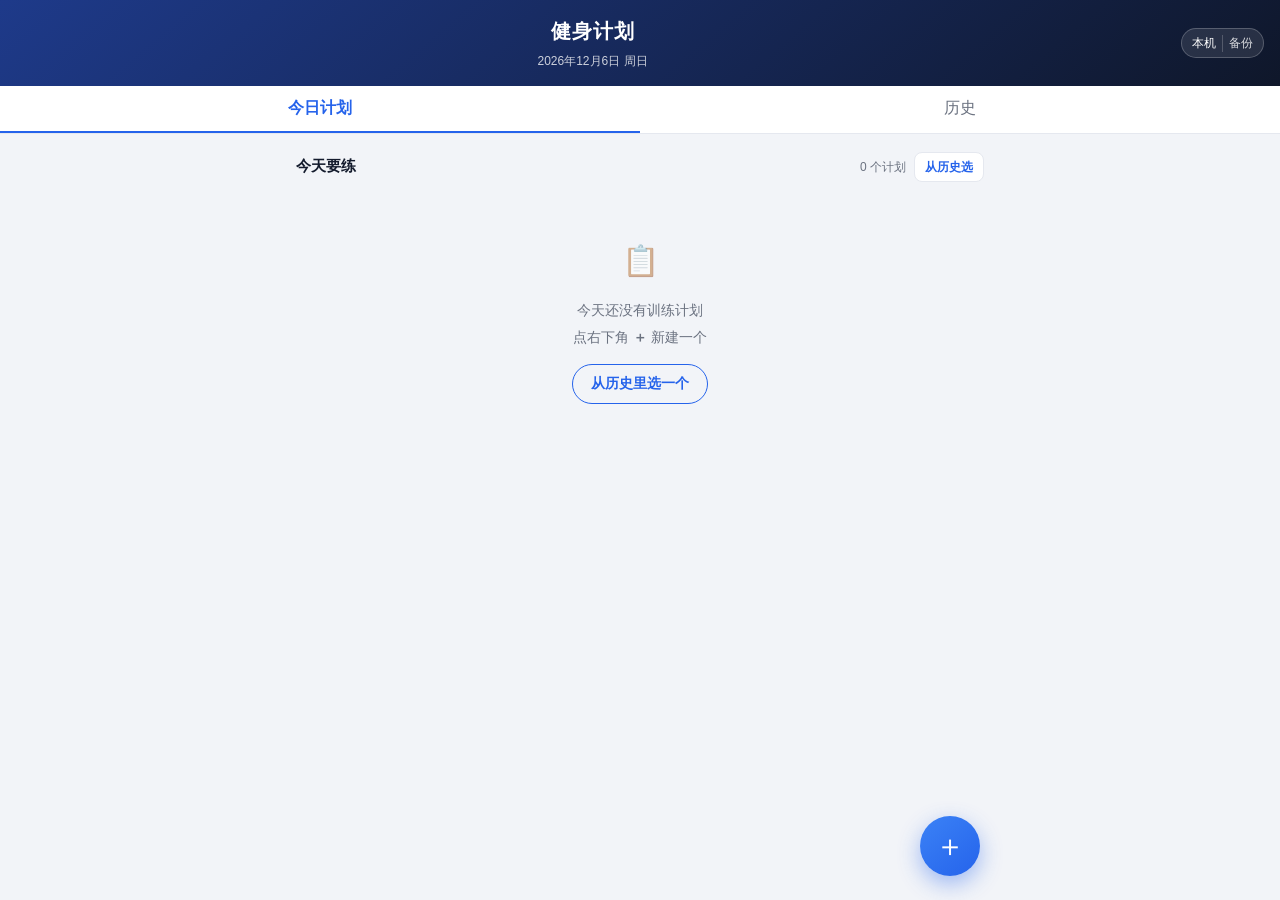
==== index.html @ fb1671ed "1" ====
<!DOCTYPE html>
<html lang="zh-CN">
<head>
    <meta charset="UTF-8">
    <meta name="viewport" content="width=device-width, initial-scale=1.0, maximum-scale=1.0, user-scalable=no, viewport-fit=cover">
    <meta name="theme-color" content="#0f172a">
    <title>健身记录 · 本机版</title>
    <link rel="icon" href="data:image/svg+xml,<svg xmlns='http://www.w3.org/2000/svg' viewBox='0 0 32 32'><text y='26' font-size='26'>🏋️</text></svg>">
    <link rel="stylesheet" href="assets/style.css">
</head>
<body>
    <div id="app-view">
    <header class="app-header">
        <div class="head-row">
            <div class="head-text">
                <h1>健身计划</h1>
                <p class="sub" id="header-sub"></p>
            </div>
            <button type="button" class="user-chip" id="backup-btn" title="数据备份">
                <span id="user-name">本机</span>
                <span class="uc-exit">备份</span>
            </button>
        </div>
    </header>

    <nav class="tab-bar" role="tablist">
        <button class="tab-btn active" data-tab="plan" role="tab">今日计划</button>
        <button class="tab-btn" data-tab="history" role="tab">历史</button>
    </nav>

    <main class="container">
        <!-- ================= 今日计划 ================= -->
        <section id="tab-plan" class="tab-panel active">
            <div class="sec-head">
                <span class="sec-title">今天要练</span>
                <span class="sec-right">
                    <span class="sec-meta" id="today-count">0 个计划</span>
                    <button type="button" class="head-pick" data-action="pick-hist">从历史选</button>
                </span>
            </div>
            <div id="today-plans" class="plan-stack"></div>

            <div id="other-wrap" style="display:none">
                <div class="sec-head"><span class="sec-title">其他日期 · 待完成</span></div>
                <div id="other-plans" class="plan-stack"></div>
            </div>
        </section>

        <!-- ================= 历史 ================= -->
        <section id="tab-history" class="tab-panel">
            <div class="overview" id="overview"></div>
            <div class="sec-head">
                <span class="sec-title">周视图</span>
                <span class="sec-meta" id="week-meta"></span>
            </div>
            <div id="week-panel"></div>

            <div class="sec-head mt-20">
                <span class="sec-title">训练历史</span>
                <span class="sec-right">
                    <span class="sec-meta" id="history-count"></span>
                    <button type="button" class="head-pick" data-action="open-progress">动作进步</button>
                </span>
            </div>
            <div id="history-list"></div>

            <div class="sec-head mt-20">
                <span class="sec-title">体重</span>
                <button type="button" class="head-pick" data-action="add-body">＋ 记录</button>
            </div>
            <div id="body-panel"></div>
        </section>
    </main>

    <!-- 右下角悬浮新建按钮 -->
    <button class="fab" id="fab-add" aria-label="新建训练计划">＋</button>

    <!-- ================= 新建计划弹层 ================= -->
    <div class="sheet-mask" id="sheet-mask" hidden>
        <div class="sheet" role="dialog" aria-modal="true" aria-label="新建训练计划">
            <div class="sheet-grab"></div>
            <div class="sheet-head">
                <span>新建训练计划</span>
                <button type="button" class="sheet-close" id="sheet-close" aria-label="关闭">✕</button>
            </div>
            <div class="sheet-body">
                <form id="plan-form" novalidate>
                    <div class="form-grid">
                        <div class="field">
                            <label for="p-date">计划日期</label>
                            <input type="date" id="p-date" required>
                        </div>
                        <div class="field">
                            <label for="p-title">计划主题</label>
                            <input type="text" id="p-title" maxlength="50" placeholder="选填，如 推日">
                        </div>
                    </div>

                    <div class="field mt-14">
                        <label>训练部位（可多选，最多 5 个）</label>
                        <div class="chips" id="part-chips"></div>
                        <p class="hint" id="part-hint">已选 0 个</p>
                    </div>

                    <div class="ex-head-bar">
                        <span class="section-label">训练动作</span>
                        <span class="ex-counter" id="ex-counter">1 个</span>
                    </div>
                    <div id="exercise-rows" class="exercise-rows"></div>
                    <button type="button" class="ghost-btn" id="add-ex-btn">＋ 添加动作</button>

                    <div class="field mt-14">
                        <label for="p-note">备注</label>
                        <input type="text" id="p-note" maxlength="200" placeholder="选填，如 训练时长 60 分钟">
                    </div>

                    <button type="submit" class="primary-btn mt-14">保存计划</button>
                    <p class="form-msg" id="p-msg" aria-live="polite"></p>
                </form>
            </div>
        </div>
    </div>

    <!-- ================= 训练模式 ================= -->
    <div class="train-view" id="train-mask" hidden>
        <div class="train-head">
            <button type="button" class="tv-close" id="train-close" aria-label="退出训练">✕</button>
            <div class="tv-title" id="train-title">训练中</div>
            <div class="tv-progress" id="train-progress">0 / 0 组</div>
        </div>
        <div class="rest-banner" id="rest-banner" hidden>
            <span class="rb-dot"></span>
            <span class="rb-text" id="rb-text">组间休息 01:30</span>
            <button type="button" class="rb-skip" id="rb-skip">跳过</button>
        </div>
        <div class="train-body" id="train-body"></div>
        <div class="train-foot">
            <button type="button" class="primary-btn" id="train-finish">完成训练并打卡</button>
        </div>
    </div>

    <!-- ================= 修改动作 ================= -->
    <div class="sheet-mask" id="ex-mask" hidden>
        <div class="sheet" role="dialog" aria-modal="true" aria-label="修改动作">
            <div class="sheet-grab"></div>
            <div class="sheet-head">
                <span>修改动作</span>
                <button type="button" class="sheet-close" id="ex-close" aria-label="关闭">✕</button>
            </div>
            <div class="sheet-body">
                <form id="ex-form" novalidate>
                    <div class="field">
                        <label for="ex-name">动作名称</label>
                        <input type="text" id="ex-name" maxlength="50" placeholder="如 杠铃卧推">
                    </div>
                    <div class="ex-edit-grid mt-12">
                        <div class="field">
                            <label for="ex-sets">组数</label>
                            <input type="number" id="ex-sets" min="1" max="99">
                        </div>
                        <div class="field">
                            <label for="ex-reps">次数</label>
                            <input type="number" id="ex-reps" min="1" max="999">
                        </div>
                        <div class="field">
                            <label for="ex-weight">重量 (kg)</label>
                            <input type="number" id="ex-weight" min="0" max="1000" step="0.5">
                        </div>
                        <div class="field">
                            <label for="ex-rest">休息 (秒)</label>
                            <input type="number" id="ex-rest" min="1" max="600" step="5">
                        </div>
                    </div>
                    <button type="submit" class="primary-btn mt-14">保存修改</button>
                    <p class="form-msg" id="ex-msg" aria-live="polite"></p>
                </form>
            </div>
        </div>
    </div>

    <!-- ================= 编辑计划 ================= -->
    <div class="sheet-mask" id="plan-edit-mask" hidden>
        <div class="sheet" role="dialog" aria-modal="true" aria-label="编辑训练计划">
            <div class="sheet-grab"></div>
            <div class="sheet-head">
                <span>编辑计划</span>
                <button type="button" class="sheet-close" id="plan-edit-close" aria-label="关闭">✕</button>
            </div>
            <div class="sheet-body">
                <form id="plan-edit-form" novalidate>
                    <div class="form-grid">
                        <div class="field">
                            <label for="pe-date">计划日期</label>
                            <input type="date" id="pe-date" required>
                        </div>
                        <div class="field">
                            <label for="pe-title">计划主题</label>
                            <input type="text" id="pe-title" maxlength="50" placeholder="如 推日">
                        </div>
                    </div>
                    <div class="field mt-14">
                        <label>训练部位（最多 5 个）</label>
                        <div class="chips" id="pe-chips"></div>
                        <p class="hint" id="pe-hint">已选 0 个</p>
                    </div>
                    <div class="field mt-14">
                        <label for="pe-note">备注</label>
                        <input type="text" id="pe-note" maxlength="200" placeholder="选填">
                    </div>
                    <button type="submit" class="primary-btn mt-14">保存修改</button>
                    <p class="form-msg" id="pe-msg" aria-live="polite"></p>
                </form>
            </div>
        </div>
    </div>

    <!-- ================= 替换动作 ================= -->
    <div class="sheet-mask" id="swap-mask" hidden>
        <div class="sheet" role="dialog" aria-modal="true" aria-label="替换动作">
            <div class="sheet-grab"></div>
            <div class="sheet-head">
                <span>替换动作</span>
                <button type="button" class="sheet-close" id="swap-close" aria-label="关闭">✕</button>
            </div>
            <div class="sheet-body">
                <form id="swap-form" novalidate>
                    <p class="hint" id="swap-from">当前动作：卧推</p>
                    <div class="field mt-14">
                        <label for="swap-name">新动作名称</label>
                        <input type="text" id="swap-name" maxlength="50" placeholder="如 哑铃卧推">
                    </div>
                    <div class="field mt-14">
                        <label>从历史动作里选（点一下即填入）</label>
                        <div class="chips" id="swap-chips"></div>
                    </div>
                    <p class="hint mt-10">组数 / 次数 / 重量 / 休息时长保持不变，只换动作名</p>
                    <button type="submit" class="primary-btn mt-14">确认替换</button>
                    <p class="form-msg" id="swap-msg" aria-live="polite"></p>
                </form>
            </div>
        </div>
    </div>

    <!-- ================= 记录体重 ================= -->
    <div class="sheet-mask" id="body-mask" hidden>
        <div class="sheet" role="dialog" aria-modal="true" aria-label="记录体重">
            <div class="sheet-grab"></div>
            <div class="sheet-head">
                <span>记录体重</span>
                <button type="button" class="sheet-close" id="body-close" aria-label="关闭">✕</button>
            </div>
            <div class="sheet-body">
                <form id="body-form" novalidate>
                    <div class="form-grid">
                        <div class="field">
                            <label for="b-date">日期</label>
                            <input type="date" id="b-date">
                        </div>
                        <div class="field">
                            <label for="b-weight">体重 (kg)</label>
                            <input type="number" id="b-weight" min="20" max="500" step="0.1" inputmode="decimal" placeholder="81.0">
                        </div>
                        <div class="field">
                            <label for="b-fat">体脂率 %（选填）</label>
                            <input type="number" id="b-fat" min="2" max="70" step="0.1" inputmode="decimal" placeholder="22.5">
                        </div>
                        <div class="field">
                            <label for="b-note">备注（选填）</label>
                            <input type="text" id="b-note" maxlength="200" placeholder="如 空腹">
                        </div>
                    </div>
                    <button type="submit" class="primary-btn mt-14">保存</button>
                    <p class="form-msg" id="b-msg" aria-live="polite"></p>
                </form>
            </div>
        </div>
    </div>

    <!-- ================= 动作进步 ================= -->
    <div class="sheet-mask" id="prog-mask" hidden>
        <div class="sheet" role="dialog" aria-modal="true" aria-label="动作进步">
            <div class="sheet-grab"></div>
            <div class="sheet-head">
                <span>动作进步</span>
                <button type="button" class="sheet-close" id="prog-close" aria-label="关闭">✕</button>
            </div>
            <div class="sheet-body">
                <div id="prog-body"></div>
            </div>
        </div>
    </div>

    <!-- ================= 从历史选择计划 ================= -->
    <div class="sheet-mask" id="hist-mask" hidden>
        <div class="sheet" role="dialog" aria-modal="true" aria-label="从历史选择训练计划">
            <div class="sheet-grab"></div>
            <div class="sheet-head">
                <span>从历史选一个</span>
                <button type="button" class="sheet-close" id="hist-close" aria-label="关闭">✕</button>
            </div>
            <div class="sheet-body">
                <p class="hint">选中的计划会把部位、动作、组次重量和休息时长原样复制到今天，加进去还能改重量再打卡。</p>
                <div id="hist-pick-list" class="hist-pick"></div>
            </div>
        </div>
    </div>

    <template id="exercise-row-tpl">
        <div class="exercise-row">
            <div class="er-top">
                <span class="er-index"></span>
                <button type="button" class="er-del" title="移除此动作">✕</button>
            </div>
            <div class="er-grid">
                <div class="field span-2">
                    <label>动作名称</label>
                    <input type="text" class="ex-name" maxlength="50" placeholder="如 杠铃卧推">
                </div>
                <div class="field">
                    <label>组数</label>
                    <input type="number" class="ex-sets" min="1" max="99" placeholder="4">
                </div>
                <div class="field">
                    <label>次数</label>
                    <input type="number" class="ex-reps" min="1" max="999" placeholder="12">
                </div>
                <div class="field">
                    <label>重量 (kg)</label>
                    <input type="number" class="ex-weight" min="0" max="1000" step="0.5" placeholder="60">
                </div>
                <div class="field">
                    <label>休息 (秒)</label>
                    <input type="number" class="ex-rest" min="1" max="600" step="5" placeholder="90" value="90">
                </div>
            </div>
        </div>
    </template>

    <!-- ================= 休息计时 ================= -->
    <div class="sheet-mask" id="timer-mask" hidden>
        <div class="sheet timer-sheet" role="dialog" aria-modal="true" aria-label="休息计时">
            <div class="sheet-grab"></div>
            <div class="sheet-head">
                <span id="timer-title">休息计时</span>
                <button type="button" class="sheet-close" id="timer-close" aria-label="关闭">✕</button>
            </div>
            <div class="sheet-body">
                <div class="timer-ring-wrap">
                    <svg viewBox="0 0 200 200" class="timer-ring" aria-hidden="true">
                        <circle cx="100" cy="100" r="86" class="ring-track"></circle>
                        <circle cx="100" cy="100" r="86" class="ring-progress" id="ring-progress"></circle>
                    </svg>
                    <div class="timer-center">
                        <div class="timer-time" id="timer-time">01:30</div>
                        <div class="timer-sub" id="timer-sub">每组休息 90 秒</div>
                    </div>
                </div>

                <div class="timer-presets" id="timer-presets">
                    <button type="button" data-sec="30">30秒</button>
                    <button type="button" data-sec="45">45秒</button>
                    <button type="button" data-sec="60">1分钟</button>
                    <button type="button" data-sec="90">1.5分钟</button>
                    <button type="button" data-sec="120">2分钟</button>
                    <button type="button" data-sec="180">3分钟</button>
                </div>

                <div class="timer-actions">
                    <button type="button" class="btn-sm" id="timer-sub15">−15s</button>
                    <button type="button" class="btn-sm" id="timer-add15">+15s</button>
                    <button type="button" class="btn-sm danger" id="timer-stop">结束</button>
                </div>

                <button type="button" class="primary-btn mt-14" id="timer-start">开始休息</button>
                <p class="hint center mt-8">选择的时长会记为该动作的每组休息值，下次直接沿用</p>
            </div>
        </div>
    </div>

    <!-- 运行中的悬浮计时条 -->
    <div class="timer-bar" id="timer-bar" hidden>
        <div class="tb-left" id="tb-open">
            <span class="tb-dot"></span>
            <span class="tb-name" id="tb-name">休息中</span>
            <span class="tb-time" id="tb-time">01:30</span>
        </div>
        <div class="tb-actions">
            <button type="button" id="tb-toggle">暂停</button>
            <button type="button" id="tb-stop">结束</button>
        </div>
    </div>
    </div><!-- /#app-view -->


    <!-- ================= 数据备份（静态版专用） ================= -->
    <div class="sheet-mask" id="backup-mask" hidden>
        <div class="sheet" role="dialog" aria-modal="true" aria-label="数据备份">
            <div class="sheet-grab"></div>
            <div class="sheet-head">
                <span>数据备份</span>
                <button type="button" class="sheet-close" id="backup-close" aria-label="关闭">✕</button>
            </div>
            <div class="sheet-body">
                <p class="hint" id="backup-stats">正在统计…</p>
                <p class="hint">数据保存在这个浏览器里，换手机、换浏览器、清缓存都会丢。
                   建议每周导出一次 JSON 备份；换设备时导入即可原样恢复。</p>
                <div class="field mt-14">
                    <label for="backup-file">选择备份文件（.json）</label>
                    <input type="file" id="backup-file" accept="application/json,.json">
                </div>
                <button type="button" class="primary-btn mt-14" id="backup-export">导出备份到本地</button>
                <button type="button" class="ghost-btn mt-10" id="backup-import">从所选文件导入（覆盖当前数据）</button>
                <p class="form-msg" id="backup-msg" aria-live="polite"></p>
                <p class="hint mt-20">不想再用了？清空不可恢复，请先导出。</p>
                <button type="button" class="ghost-btn danger-text" id="backup-clear">清空本机所有数据</button>
            </div>
        </div>
    </div>

    <div class="toast" id="toast" hidden></div>

    <script src="assets/store.js"></script>
    <script src="assets/app.js"></script>
</body>
</html>
---- assets/style.css ----
/* ================= 设计令牌 ================= */
:root {
    --bg: #f2f4f8;
    --card: #ffffff;
    --text: #141b2d;
    --text-sub: #6b7280;
    --line: #e5e8ef;
    --line-soft: #eef1f6;
    --primary: #2563eb;
    --primary-dark: #1d4ed8;
    --primary-soft: #eef2ff;
    --accent: #0ea5a4;
    --danger: #ef4444;
    --radius: 16px;
    --shadow: 0 2px 10px rgba(20, 27, 45, 0.06);
}

* { box-sizing: border-box; margin: 0; padding: 0; }
html { -webkit-text-size-adjust: 100%; }

body {
    background: var(--bg);
    color: var(--text);
    font-family: -apple-system, BlinkMacSystemFont, "PingFang SC", "Microsoft YaHei", sans-serif;
    font-size: 16px;
    line-height: 1.5;
    -webkit-tap-highlight-color: transparent;
}

/* ================= 头部 ================= */
.app-header {
    background: linear-gradient(140deg, #1e3a8a 0%, #0f172a 100%);
    color: #fff;
    padding: calc(16px + env(safe-area-inset-top)) 16px 16px;
}
.head-row {
    display: flex;
    align-items: center;
    justify-content: space-between;
    gap: 12px;
}
.head-text { flex: 1; text-align: center; min-width: 0; }
.app-header h1 { font-size: 20px; font-weight: 700; letter-spacing: 1px; }
.app-header .sub { font-size: 12px; opacity: 0.78; margin-top: 6px; }

/* 右上角账号胶囊 */
.user-chip {
    flex-shrink: 0;
    display: flex;
    align-items: center;
    gap: 6px;
    max-width: 42vw;
    min-height: 30px;
    padding: 0 10px;
    border-radius: 15px;
    border: 1px solid rgba(255, 255, 255, 0.22);
    background: rgba(255, 255, 255, 0.1);
    color: #fff;
    font-size: 12px;
    cursor: pointer;
}
.user-chip span { white-space: nowrap; overflow: hidden; text-overflow: ellipsis; }
.user-chip .uc-exit {
    padding-left: 6px;
    border-left: 1px solid rgba(255, 255, 255, 0.25);
    opacity: 0.82;
}
.user-chip:active { background: rgba(255, 255, 255, 0.2); }

/* ================= 登录 / 注册 ================= */
.auth-view {
    min-height: 100vh;
    min-height: 100dvh;
    display: flex;
    align-items: center;
    justify-content: center;
    padding: 24px 16px calc(24px + env(safe-area-inset-bottom));
    background: linear-gradient(160deg, #1e3a8a 0%, #0f172a 100%);
}
.auth-view[hidden] { display: none; }
.auth-card {
    width: 100%;
    max-width: 420px;
    background: var(--card);
    border-radius: 20px;
    padding: 26px 20px 20px;
    box-shadow: 0 20px 50px rgba(2, 6, 23, 0.35);
}
.auth-brand { text-align: center; margin-bottom: 20px; }
.auth-logo {
    display: inline-flex;
    align-items: center;
    justify-content: center;
    width: 52px;
    height: 52px;
    border-radius: 16px;
    background: var(--primary-soft);
    font-size: 26px;
    margin-bottom: 10px;
}
.auth-card h2 { font-size: 20px; font-weight: 700; color: var(--text); letter-spacing: 1px; }
.auth-slogan { font-size: 12px; color: var(--text-sub); margin-top: 6px; }

.auth-tabs {
    display: flex;
    background: #f1f3f8;
    border-radius: 12px;
    padding: 4px;
    margin-bottom: 16px;
}
.auth-tab {
    flex: 1;
    min-height: 36px;
    border: 0;
    border-radius: 9px;
    background: transparent;
    color: var(--text-sub);
    font-size: 14px;
    font-weight: 600;
    cursor: pointer;
    transition: all 0.16s ease;
}
.auth-tab.active {
    background: var(--card);
    color: var(--primary);
    box-shadow: 0 2px 8px rgba(15, 23, 42, 0.1);
}
.auth-card .primary-btn { min-height: 48px; font-size: 16px; }
/* hidden 属性对 flex 布局无效，需显式声明 */
#confirm-field[hidden] { display: none; }
.auth-foot {
    margin-top: 16px;
    font-size: 11px;
    line-height: 1.6;
    color: #9aa3b2;
    text-align: center;
}

/* ================= 标签栏 ================= */
.tab-bar {
    display: flex;
    background: var(--card);
    border-bottom: 1px solid var(--line);
    position: sticky;
    top: 0;
    z-index: 20;
}
.tab-btn {
    flex: 1;
    min-height: 47px;
    border: none;
    background: none;
    font-size: 16px;
    color: var(--text-sub);
    cursor: pointer;
    border-bottom: 2px solid transparent;
    touch-action: manipulation;
}
.tab-btn.active { color: var(--primary); border-bottom-color: var(--primary); font-weight: 600; }

/* ================= 容器 ================= */
.container {
    max-width: 720px;
    margin: 0 auto;
    padding: 14px 14px calc(96px + env(safe-area-inset-bottom));
}
.tab-panel { display: none; }
.tab-panel.active { display: block; }

.sec-head {
    display: flex;
    align-items: baseline;
    justify-content: space-between;
    margin: 4px 2px 10px;
}
.sec-title { font-size: 15px; font-weight: 700; }
.sec-meta { font-size: 12px; color: var(--text-sub); }

/* ================= 悬浮按钮 ================= */
.fab {
    position: fixed;
    right: max(18px, env(safe-area-inset-right));
    bottom: calc(24px + env(safe-area-inset-bottom));
    width: 60px;
    height: 60px;
    border: none;
    border-radius: 50%;
    background: linear-gradient(140deg, #3b82f6, #2563eb);
    color: #fff;
    font-size: 30px;
    line-height: 1;
    font-weight: 300;
    box-shadow: 0 8px 22px rgba(37, 99, 235, 0.42);
    cursor: pointer;
    z-index: 30;
    transition: transform 0.15s ease, opacity 0.2s ease;
    touch-action: manipulation;
}
.fab:active { transform: scale(0.94); }
.fab.hidden { opacity: 0; visibility: hidden; pointer-events: none; transform: scale(0.6); }

/* ================= 计划卡片 ================= */
.plan-stack { display: flex; flex-direction: column; gap: 12px; }

.plan-card {
    background: var(--card);
    border-radius: var(--radius);
    box-shadow: var(--shadow);
    overflow: hidden;
}
.plan-card.is-done { opacity: 0.96; }

.pc-head { position: relative; padding: 14px 16px 10px; }
.pc-chips { padding-right: 76px; }
.pc-chips { display: flex; flex-wrap: wrap; gap: 6px; margin-bottom: 6px; }
.part-chip {
    display: inline-block;
    background: var(--primary-soft);
    color: var(--primary-dark);
    border-radius: 7px;
    padding: 2px 9px;
    font-size: 12px;
    font-weight: 600;
}
.pc-title { font-size: 17px; font-weight: 700; }
.pc-meta { font-size: 12px; color: var(--text-sub); margin-top: 4px; }
.pc-note {
    font-size: 12px;
    color: var(--text-sub);
    margin-top: 8px;
    background: #f7f8fb;
    border-radius: 8px;
    padding: 6px 10px;
}

.pc-ex { padding: 4px 16px 8px; }
.ex-item {
    display: flex;
    align-items: center;
    gap: 10px;
    padding: 9px 0;
    border-bottom: 1px dashed var(--line-soft);
}
.ex-item:last-child { border-bottom: none; }
.ex-name-cell { flex: 1; min-width: 0; }
.ex-label { font-size: 15px; font-weight: 600; }
.ex-detail { font-size: 12px; color: var(--text-sub); margin-top: 2px; }
.ex-vol { font-size: 12px; color: var(--accent); font-weight: 600; white-space: nowrap; }
.ex-vol.muted { color: #c5cbd6; font-weight: 500; }
.ex-edit {
    border: none;
    background: none;
    color: #94a3b8;
    font-size: 15px;
    line-height: 1;
    padding: 4px 2px;
    cursor: pointer;
    flex-shrink: 0;
}
.ex-edit:active { color: var(--primary); }

.ex-edit-grid {
    display: grid;
    grid-template-columns: 1fr 1fr;
    gap: 10px;
}

.ex-x {
    border: none;
    background: none;
    color: #b4bbc7;
    font-size: 14px;
    width: 30px;
    height: 30px;
    cursor: pointer;
}

.pc-foot {
    display: flex;
    gap: 8px;
    padding: 8px 16px 14px;
}
.btn-sm {
    min-height: 42px;
    padding: 0 14px;
    border-radius: 10px;
    font-size: 14px;
    font-weight: 600;
    border: 1px solid var(--line);
    background: #fff;
    color: var(--text-sub);
    cursor: pointer;
    touch-action: manipulation;
}
.btn-sm.flex1 { flex: 1; }
.btn-sm.primary {
    background: var(--primary);
    border-color: var(--primary);
    color: #fff;
}
.btn-sm.good {
    background: #ecfdf5;
    border-color: #b9f0d8;
    color: #047857;
}
.btn-sm.danger {
    background: #fff5f5;
    border-color: #ffd5d5;
    color: var(--danger);
}

/* 卡片内快捷添加动作 */
.quick-add { display: none; padding: 0 16px 14px; }
.quick-add.open { display: block; }
.qa-grid { display: grid; grid-template-columns: repeat(3, minmax(0, 1fr)); gap: 10px; }
.qa-grid .field.span-2 { grid-column: 1 / -1; }
.qa-grid .field input { height: 42px; }
.qa-actions { display: flex; gap: 10px; margin-top: 10px; }

/* ================= 历史 ================= */
.overview {
    background: linear-gradient(140deg, #1e293b, #0f172a);
    color: #fff;
    border-radius: var(--radius);
    padding: 16px;
    margin-bottom: 16px;
}
.ov-row { display: flex; gap: 8px; }
.ov-cell { flex: 1; text-align: center; }
.ov-value { font-size: 20px; font-weight: 700; }
.ov-label { font-size: 11px; opacity: 0.7; margin-top: 2px; }
.ov-line { height: 1px; background: rgba(255, 255, 255, 0.12); margin: 12px 0; }
.ov-parts { display: flex; flex-wrap: wrap; gap: 6px; }
.ov-parts .part-chip { background: rgba(255, 255, 255, 0.14); color: #fff; }

.day-card {
    background: var(--card);
    border-radius: var(--radius);
    box-shadow: var(--shadow);
    margin-bottom: 12px;
    overflow: hidden;
}
.dc-head {
    display: flex;
    justify-content: space-between;
    align-items: center;
    gap: 10px;
    padding: 12px 16px 8px;
}
.dc-date { font-size: 16px; font-weight: 700; }
.dc-week { font-size: 12px; color: var(--text-sub); font-weight: 500; margin-left: 6px; }
.dc-meta { font-size: 12px; color: var(--text-sub); white-space: nowrap; }
.dc-parts { padding: 0 16px 10px; display: flex; flex-wrap: wrap; gap: 6px; }
.dc-body { border-top: 1px solid var(--line-soft); padding: 4px 16px 10px; }
.dc-plan { padding: 8px 0; border-bottom: 1px dashed var(--line-soft); }
.dc-plan:last-child { border-bottom: none; }
.dc-plan-title { font-size: 13px; color: var(--text-sub); margin-bottom: 4px; }
.dc-ex { font-size: 14px; padding: 3px 0; display: flex; justify-content: space-between; gap: 10px; }
.dc-ex span:last-child { font-size: 12px; color: var(--text-sub); white-space: nowrap; }

/* ================= 弹层 ================= */
.sheet-mask {
    position: fixed;
    inset: 0;
    background: rgba(15, 23, 42, 0.45);
    z-index: 40;
    display: flex;
    align-items: flex-end;
    animation: fade 0.18s ease;
}
/* hidden 属性必须压过 display:flex，否则弹层会常驻遮挡页面 */
.sheet-mask[hidden] { display: none; }
@keyframes fade { from { opacity: 0; } to { opacity: 1; } }

.sheet {
    width: 100%;
    max-height: 90vh;
    background: var(--card);
    border-radius: 20px 20px 0 0;
    display: flex;
    flex-direction: column;
    animation: slideUp 0.24s cubic-bezier(0.2, 0.8, 0.2, 1);
    padding-bottom: env(safe-area-inset-bottom);
}
@keyframes slideUp { from { transform: translateY(100%); } to { transform: translateY(0); } }

.sheet-grab { width: 38px; height: 4px; background: #d6dbe5; border-radius: 2px; margin: 8px auto 0; }
.sheet-head {
    display: flex;
    justify-content: space-between;
    align-items: center;
    padding: 12px 18px 8px;
}
.sheet-head span { font-size: 17px; font-weight: 700; }
.sheet-close {
    border: none;
    background: #f1f3f8;
    color: var(--text-sub);
    width: 32px;
    height: 32px;
    border-radius: 50%;
    font-size: 14px;
    cursor: pointer;
}
.sheet-body { overflow-y: auto; padding: 4px 18px 20px; }

/* ================= 表单 ================= */
.form-grid { display: grid; grid-template-columns: 1fr 1fr; gap: 12px; }
.field { display: flex; flex-direction: column; gap: 6px; min-width: 0; }
.field.span-2 { grid-column: span 2; }
.field label { font-size: 13px; color: var(--text-sub); }
.field input, .field select {
    height: 46px;
    border: 1px solid var(--line);
    border-radius: 11px;
    padding: 0 12px;
    font-size: 16px;
    background: #fafbfd;
    color: var(--text);
    width: 100%;
}
.field input:focus, .field select:focus {
    outline: none;
    border-color: var(--primary);
    background: #fff;
    box-shadow: 0 0 0 3px rgba(37, 99, 235, 0.1);
}

.mt-10 { margin-top: 10px; }
.mt-14 { margin-top: 14px; }
.hint { font-size: 12px; color: var(--text-sub); }

/* 部位多选 chips */
.chips { display: flex; flex-wrap: wrap; gap: 8px; }
.chip-btn {
    min-height: 40px;
    padding: 0 16px;
    border: 1px solid var(--line);
    border-radius: 20px;
    background: #fff;
    color: var(--text-sub);
    font-size: 15px;
    cursor: pointer;
    touch-action: manipulation;
    transition: all 0.12s ease;
}
.chip-btn.active {
    background: var(--primary);
    border-color: var(--primary);
    color: #fff;
    font-weight: 600;
}

.primary-btn {
    width: 100%;
    min-height: 50px;
    border: none;
    border-radius: 12px;
    background: var(--primary);
    color: #fff;
    font-size: 16px;
    font-weight: 600;
    cursor: pointer;
    touch-action: manipulation;
}
.primary-btn:active { background: var(--primary-dark); }

.ghost-btn {
    width: 100%;
    min-height: 46px;
    margin-top: 12px;
    border: 1px dashed #b8c4dc;
    border-radius: 12px;
    background: #f6f8fd;
    color: var(--primary);
    font-size: 15px;
    font-weight: 600;
    cursor: pointer;
}
.ghost-btn:active { background: #eef2fb; }
.ghost-btn.danger-text { color: var(--danger); }

.form-msg { font-size: 13px; min-height: 18px; margin-top: 6px; }
.form-msg.error { color: var(--danger); }
.form-msg.ok { color: var(--accent); }

/* 动作行 */
.ex-head-bar { display: flex; justify-content: space-between; align-items: center; margin: 18px 0 8px; }
.section-label { font-size: 15px; font-weight: 700; }
.ex-counter { font-size: 12px; color: var(--text-sub); }
.exercise-rows { display: flex; flex-direction: column; gap: 10px; }

.exercise-row {
    background: #f8fafc;
    border: 1px solid var(--line);
    border-radius: 12px;
    padding: 10px 12px 12px;
}
.er-top { display: flex; justify-content: space-between; align-items: center; margin-bottom: 8px; }
.er-index {
    font-size: 12px;
    font-weight: 600;
    color: #fff;
    background: var(--primary);
    border-radius: 6px;
    padding: 2px 8px;
}
.er-del {
    border: none;
    background: none;
    color: var(--danger);
    font-size: 15px;
    width: 32px;
    height: 32px;
    cursor: pointer;
}
.er-grid { display: grid; grid-template-columns: repeat(3, minmax(0, 1fr)); gap: 10px; }
.er-grid .field.span-2 { grid-column: 1 / -1; }
.er-grid .field label { font-size: 12px; }
.er-grid .field input { height: 42px; background: #fff; }

/* ================= 空态 ================= */
.empty {
    text-align: center;
    color: var(--text-sub);
    padding: 40px 16px;
    font-size: 14px;
    line-height: 1.9;
}
.empty .empty-icon { font-size: 30px; display: block; margin-bottom: 8px; opacity: 0.55; }

/* ================= 响应式 ================= */
@media (min-width: 640px) {
    .er-grid { grid-template-columns: 2fr 1fr 1fr 1fr; }
    .er-grid .field.span-2 { grid-column: span 1; }
    .qa-grid { grid-template-columns: 2fr 1fr 1fr 1fr; }
    .qa-grid .field.span-2 { grid-column: span 1; }
    .fab { right: calc(50% - 340px); }
}

/* ================= 休息计时 ================= */
.rest-chip {
    display: inline-flex;
    align-items: center;
    gap: 3px;
    border: 1px solid #e2e8f0;
    background: #f8fafc;
    color: #475569;
    border-radius: 8px;
    padding: 3px 8px;
    font-size: 12px;
    font-weight: 600;
    cursor: pointer;
    touch-action: manipulation;
}
.rest-chip:active { background: #eef2f7; }

.timer-sheet .sheet-body { padding-bottom: 26px; }

.timer-ring-wrap {
    position: relative;
    width: 200px;
    height: 200px;
    margin: 6px auto 14px;
}
.timer-ring { width: 100%; height: 100%; transform: rotate(-90deg); }
.ring-track {
    fill: none;
    stroke: #edf1f7;
    stroke-width: 12;
}
.ring-progress {
    fill: none;
    stroke: var(--primary);
    stroke-width: 12;
    stroke-linecap: round;
    transition: stroke-dashoffset 0.12s linear, stroke 0.2s ease;
}
.ring-progress.finished { stroke: var(--accent); }
.ring-progress.paused { stroke: #94a3b8; }

.timer-center {
    position: absolute;
    inset: 0;
    display: flex;
    flex-direction: column;
    align-items: center;
    justify-content: center;
}
.timer-time {
    font-size: 44px;
    font-weight: 700;
    letter-spacing: 1px;
    font-variant-numeric: tabular-nums;
    color: var(--text);
}
.timer-sub { font-size: 12px; color: var(--text-sub); margin-top: 2px; }

.timer-presets {
    display: flex;
    flex-wrap: wrap;
    gap: 8px;
    justify-content: center;
    margin-bottom: 14px;
}
.timer-presets button {
    min-height: 38px;
    padding: 0 14px;
    border: 1px solid var(--line);
    border-radius: 19px;
    background: #fff;
    color: var(--text-sub);
    font-size: 14px;
    cursor: pointer;
    touch-action: manipulation;
}
.timer-presets button.active {
    background: var(--primary);
    border-color: var(--primary);
    color: #fff;
    font-weight: 600;
}

.timer-actions { display: flex; gap: 8px; justify-content: center; }
.timer-actions .btn-sm { flex: 1; min-height: 44px; }

.mt-8 { margin-top: 8px; }
.center { text-align: center; }

/* 运行中的悬浮计时条 */
.timer-bar {
    position: fixed;
    left: 12px;
    right: 12px;
    bottom: calc(18px + env(safe-area-inset-bottom));
    max-width: 460px;
    margin: 0 auto;
    background: rgba(15, 23, 42, 0.94);
    color: #fff;
    border-radius: 14px;
    padding: 10px 14px;
    display: flex;
    align-items: center;
    justify-content: space-between;
    gap: 10px;
    box-shadow: 0 8px 24px rgba(15, 23, 42, 0.3);
    z-index: 35;
    backdrop-filter: blur(6px);
    animation: barIn 0.2s ease;
}
.timer-bar[hidden] { display: none; }
@keyframes barIn { from { transform: translateY(14px); opacity: 0; } to { transform: translateY(0); opacity: 1; } }

.tb-left { display: flex; align-items: center; gap: 8px; min-width: 0; cursor: pointer; }
.tb-dot {
    width: 8px; height: 8px; border-radius: 50%;
    background: #34d399;
    animation: pulse 1.4s ease-in-out infinite;
    flex-shrink: 0;
}
.tb-dot.paused { background: #fbbf24; animation: none; }
@keyframes pulse { 0%,100% { opacity: 1; } 50% { opacity: 0.35; } }

.tb-name {
    font-size: 13px;
    color: rgba(255, 255, 255, 0.72);
    max-width: 120px;
    overflow: hidden;
    text-overflow: ellipsis;
    white-space: nowrap;
}
.tb-time {
    font-size: 20px;
    font-weight: 700;
    font-variant-numeric: tabular-nums;
}
.tb-actions { display: flex; gap: 8px; flex-shrink: 0; }
.tb-actions button {
    min-height: 34px;
    padding: 0 12px;
    border-radius: 9px;
    border: 1px solid rgba(255, 255, 255, 0.22);
    background: rgba(255, 255, 255, 0.1);
    color: #fff;
    font-size: 13px;
    cursor: pointer;
}
.tb-actions button:active { background: rgba(255, 255, 255, 0.2); }

/* ================= 训练模式 ================= */
.train-view {
    position: fixed;
    inset: 0;
    z-index: 60;
    display: flex;
    flex-direction: column;
    background: var(--bg);
    padding-top: env(safe-area-inset-top);
}
.train-view[hidden] { display: none; }

.train-head {
    display: flex;
    align-items: center;
    gap: 10px;
    padding: 12px 16px;
    background: linear-gradient(140deg, #1e3a8a 0%, #0f172a 100%);
    color: #fff;
    flex-shrink: 0;
}
.tv-close {
    width: 32px;
    height: 32px;
    border-radius: 50%;
    border: 1px solid rgba(255, 255, 255, 0.25);
    background: rgba(255, 255, 255, 0.1);
    color: #fff;
    font-size: 15px;
    cursor: pointer;
    flex-shrink: 0;
}
.tv-title { flex: 1; font-size: 16px; font-weight: 700; overflow: hidden; text-overflow: ellipsis; white-space: nowrap; }
.tv-progress { font-size: 13px; opacity: 0.85; font-variant-numeric: tabular-nums; flex-shrink: 0; }

.rest-banner {
    display: flex;
    align-items: center;
    gap: 8px;
    margin: 10px 14px 0;
    padding: 10px 14px;
    border-radius: 12px;
    background: #0f172a;
    color: #fff;
    font-size: 14px;
    flex-shrink: 0;
}
.rest-banner[hidden] { display: none; }
.rb-dot {
    width: 8px;
    height: 8px;
    border-radius: 50%;
    background: #22c55e;
    animation: rbPulse 1.2s infinite;
}
.rb-dot.paused { background: #f59e0b; animation: none; }
@keyframes rbPulse { 0%, 100% { opacity: 1; } 50% { opacity: 0.35; } }
.rb-text { flex: 1; font-variant-numeric: tabular-nums; }
.rb-skip {
    border: 1px solid rgba(255, 255, 255, 0.24);
    background: rgba(255, 255, 255, 0.1);
    color: #fff;
    border-radius: 8px;
    padding: 5px 10px;
    font-size: 12px;
    cursor: pointer;
}

.train-body { flex: 1; overflow-y: auto; padding: 10px 14px 20px; }

.te-card {
    background: var(--card);
    border-radius: var(--radius);
    padding: 14px;
    margin-bottom: 12px;
    box-shadow: 0 1px 3px rgba(15, 23, 42, 0.06);
    border: 1px solid var(--line-soft);
}
.te-card.is-active { border-color: var(--primary); box-shadow: 0 4px 16px rgba(37, 99, 235, 0.12); }
.te-card.is-done { opacity: 0.72; }
.te-head { display: flex; align-items: baseline; gap: 8px; }
.te-name { font-size: 16px; font-weight: 700; flex: 1; min-width: 0; }
.te-count { font-size: 12px; color: var(--text-sub); font-variant-numeric: tabular-nums; }
.te-sub { margin-top: 4px; font-size: 12px; color: var(--text-sub); }

.ts-row {
    display: flex;
    align-items: center;
    gap: 6px;
    margin-top: 8px;
    padding: 8px;
    border-radius: 10px;
    background: #f8fafc;
    border: 1px solid var(--line-soft);
}
.ts-row.done { background: #f0fdf4; border-color: #bbf7d0; }
.ts-idx {
    width: 26px;
    height: 26px;
    border-radius: 50%;
    background: #e2e8f0;
    color: #475569;
    font-size: 12px;
    font-weight: 700;
    display: flex;
    align-items: center;
    justify-content: center;
    flex-shrink: 0;
}
.ts-row.done .ts-idx { background: #22c55e; color: #fff; }
.ts-in {
    width: 56px;
    height: 36px;
    border: 1px solid var(--line);
    border-radius: 8px;
    text-align: center;
    font-size: 15px;
    font-variant-numeric: tabular-nums;
    background: #fff;
    min-width: 0;
}
.ts-in:focus { outline: none; border-color: var(--primary); }
.ts-x { font-size: 12px; color: var(--text-sub); flex-shrink: 0; }
.ts-check {
    margin-left: auto;
    width: 38px;
    height: 34px;
    border-radius: 9px;
    border: 1px solid var(--line);
    background: #fff;
    color: #94a3b8;
    font-size: 16px;
    cursor: pointer;
    flex-shrink: 0;
}
.ts-check.on { background: #22c55e; border-color: #22c55e; color: #fff; }

.train-foot {
    flex-shrink: 0;
    padding: 10px 14px calc(12px + env(safe-area-inset-bottom));
    background: var(--card);
    border-top: 1px solid var(--line);
}

/* ================= 图表 ================= */
.chart-wrap {
    background: #fbfcfe;
    border: 1px solid var(--line-soft);
    border-radius: 12px;
    padding: 10px 6px 4px;
}
.chart-wrap svg { display: block; width: 100%; height: auto; }
.chart-empty { padding: 26px 10px; text-align: center; color: var(--text-sub); font-size: 13px; }

/* 历史卡片里的进度与编辑入口 */
.pc-head-actions {
    position: absolute;
    top: 12px;
    right: 12px;
    display: flex;
    gap: 6px;
}
.card-icon-btn {
    width: 30px;
    height: 30px;
    border-radius: 50%;
    border: 1px solid var(--line);
    background: #fff;
    color: #64748b;
    font-size: 13px;
    line-height: 1;
    cursor: pointer;
}
.card-icon-btn:active { background: var(--primary-soft); color: var(--primary); }

.set-progress {
    margin-top: 6px;
    font-size: 12px;
    color: var(--accent);
    font-weight: 600;
}
.set-progress.idle { color: #9aa3b2; font-weight: 500; }
.pc-ex .ex-log {
    margin-top: 2px;
    font-size: 11px;
    color: #7c8698;
}

/* 体重区块 */
.body-panel { display: flex; flex-direction: column; gap: 10px; }
.body-stat { display: flex; align-items: baseline; gap: 10px; padding: 0 2px; }
.body-now { font-size: 24px; font-weight: 700; }
.body-unit { font-size: 13px; color: var(--text-sub); }
.body-delta { font-size: 13px; font-weight: 600; }
.body-delta.down { color: var(--accent); }
.body-delta.up { color: var(--danger); }
.body-delta.flat { color: var(--text-sub); }

/* 动作进步 */
.prog-list { display: flex; flex-direction: column; gap: 8px; }
.prog-item {
    display: flex;
    align-items: center;
    gap: 10px;
    padding: 11px 12px;
    border: 1px solid var(--line);
    border-radius: 11px;
    background: #fafbfd;
    cursor: pointer;
}
.prog-item:active { background: #f1f5f9; }
.prog-item .pi-name { flex: 1; font-size: 14px; font-weight: 600; }
.prog-item .pi-meta { font-size: 12px; color: var(--text-sub); }
.prog-item .pi-arrow { color: #b4bbc7; font-size: 14px; }

.prog-detail { display: flex; flex-direction: column; gap: 12px; }
.prog-back {
    align-self: flex-start;
    border: 0;
    background: none;
    color: var(--primary);
    font-size: 13px;
    padding: 2px 0;
    cursor: pointer;
}
.prog-stats { display: flex; gap: 8px; }
.ps-cell { flex: 1; background: #f8fafc; border: 1px solid var(--line-soft); border-radius: 10px; padding: 10px; text-align: center; }
.ps-value { font-size: 18px; font-weight: 700; font-variant-numeric: tabular-nums; }
.ps-label { font-size: 11px; color: var(--text-sub); margin-top: 3px; }
.pr-badge {
    display: inline-block;
    margin-top: 6px;
    padding: 2px 8px;
    border-radius: 10px;
    background: #fff7ed;
    color: #c2410c;
    font-size: 11px;
    font-weight: 600;
}

/* ================= 从历史选择 ================= */
.sec-right { display: flex; align-items: center; gap: 10px; }
.head-pick {
    min-height: 30px;
    padding: 0 12px;
    border-radius: 15px;
    border: 1px solid var(--primary);
    background: var(--primary-soft);
    color: var(--primary);
    font-size: 12px;
    font-weight: 600;
    cursor: pointer;
    white-space: nowrap;
}
.head-pick:active { background: #dfe6ff; }

.hist-pick { margin-top: 14px; display: flex; flex-direction: column; gap: 14px; }
.hp-empty {
    padding: 26px 12px;
    text-align: center;
    color: var(--text-sub);
    font-size: 13px;
    line-height: 1.8;
}
.hp-day { display: flex; flex-direction: column; gap: 8px; }
.hp-day-head {
    display: flex;
    align-items: baseline;
    gap: 8px;
    font-size: 13px;
    color: var(--text-sub);
}
.hp-day-head .hp-date { font-size: 15px; font-weight: 700; color: var(--text); }
.hp-item {
    display: flex;
    align-items: center;
    gap: 10px;
    padding: 12px;
    border: 1px solid var(--line);
    border-radius: 12px;
    background: #fafbfd;
}
.hp-main { flex: 1; min-width: 0; }
.hp-title {
    font-size: 14px;
    font-weight: 600;
    color: var(--text);
    white-space: nowrap;
    overflow: hidden;
    text-overflow: ellipsis;
}
.hp-sub {
    margin-top: 4px;
    font-size: 12px;
    color: var(--text-sub);
    white-space: nowrap;
    overflow: hidden;
    text-overflow: ellipsis;
}
.hp-btn {
    flex-shrink: 0;
    min-height: 36px;
    padding: 0 14px;
    border-radius: 10px;
    border: 0;
    background: var(--primary);
    color: #fff;
    font-size: 13px;
    font-weight: 600;
    cursor: pointer;
}
.hp-btn:disabled { opacity: 0.6; cursor: default; }

/* 空状态里的次要入口 */
.empty .empty-pick {
    margin-top: 14px;
    min-height: 40px;
    padding: 0 18px;
    border-radius: 20px;
    border: 1px solid var(--primary);
    background: transparent;
    color: var(--primary);
    font-size: 14px;
    font-weight: 600;
    cursor: pointer;
}

/* 轻提示 */
.toast {
    position: fixed;
    left: 50%;
    bottom: calc(96px + env(safe-area-inset-bottom));
    transform: translateX(-50%);
    background: rgba(15, 23, 42, 0.92);
    color: #fff;
    padding: 10px 18px;
    border-radius: 24px;
    font-size: 14px;
    z-index: 45;
    animation: toastIn 0.2s ease;
    max-width: 80vw;
    text-align: center;
}
.toast[hidden] { display: none; }
@keyframes toastIn { from { opacity: 0; transform: translate(-50%, 8px); } to { opacity: 1; transform: translate(-50%, 0); } }

/* 计时条出现时，悬浮按钮上移避让 */
.fab.with-bar { bottom: calc(84px + env(safe-area-inset-bottom)); }

/* 小工具类 */
.mb-10 { margin-bottom: 10px; }
.mt-20 { margin-top: 20px; }
.sec-right { display: flex; align-items: center; gap: 8px; }
.head-pick {
    border: 1px solid var(--line);
    background: #fff;
    color: var(--primary);
    border-radius: 8px;
    padding: 4px 10px;
    font-size: 12px;
    font-weight: 600;
    cursor: pointer;
}
.head-pick:active { background: var(--primary-soft); }
.empty.sm { padding: 22px 10px; font-size: 13px; }

/* ================= RPE / 跳过 / 替换 ================= */
.ts-in.ts-r { width: 46px; }
.ts-rpe {
    height: 34px;
    border: 1px solid var(--line);
    border-radius: 8px;
    background: #fff;
    color: #475569;
    font-size: 12px;
    padding: 0 2px;
    flex-shrink: 0;
    max-width: 66px;
}
.ts-rpe.on { border-color: #f59e0b; color: #b45309; background: #fffbeb; font-weight: 700; }
.ts-row.done .ts-rpe.on { border-color: #f59e0b; }

.te-actions { display: flex; gap: 6px; margin-top: 8px; }
.te-act {
    border: 1px solid var(--line);
    background: #fff;
    color: #64748b;
    border-radius: 8px;
    padding: 5px 10px;
    font-size: 12px;
    cursor: pointer;
}
.te-act.warn { color: #b45309; border-color: #fde68a; background: #fffbeb; }
.te-card.is-skipped { opacity: 0.6; background: #f6f7f9; }
.te-card.is-skipped .ts-row { display: none; }
.skip-tag {
    display: inline-block;
    padding: 2px 8px;
    border-radius: 8px;
    background: #f1f5f9;
    color: #94a3b8;
    font-size: 11px;
    font-weight: 600;
    margin-left: 6px;
}
.ex-rpe {
    margin-top: 2px;
    font-size: 11px;
    color: #b45309;
}

/* 周视图 */
.week-stats { display: flex; gap: 8px; margin-bottom: 10px; }
.wk-cell { flex: 1; background: var(--card); border: 1px solid var(--line-soft); border-radius: 10px; padding: 10px; text-align: center; }
.wk-value { font-size: 17px; font-weight: 700; font-variant-numeric: tabular-nums; }
.wk-label { font-size: 11px; color: var(--text-sub); margin-top: 3px; }

/* 替换弹层需要盖在训练模式之上（训练视图 z-index 60） */
#swap-mask { z-index: 75; }

/* 备份弹层的细节：文件选择框与段落间距（静态版新增） */
#backup-mask .hint { margin: 0 0 10px; line-height: 1.6; }
#backup-mask input[type="file"] {
    font-size: 13px;
    padding: 10px 12px;
    border: 1px dashed var(--border);
    border-radius: 12px;
    background: #fff;
    color: var(--text-sub);
    width: 100%;
}
#backup-mask input[type="file"]::file-selector-button {
    margin-right: 10px;
    padding: 6px 12px;
    border: 0;
    border-radius: 8px;
    background: var(--primary);
    color: #fff;
    font-size: 13px;
    cursor: pointer;
}
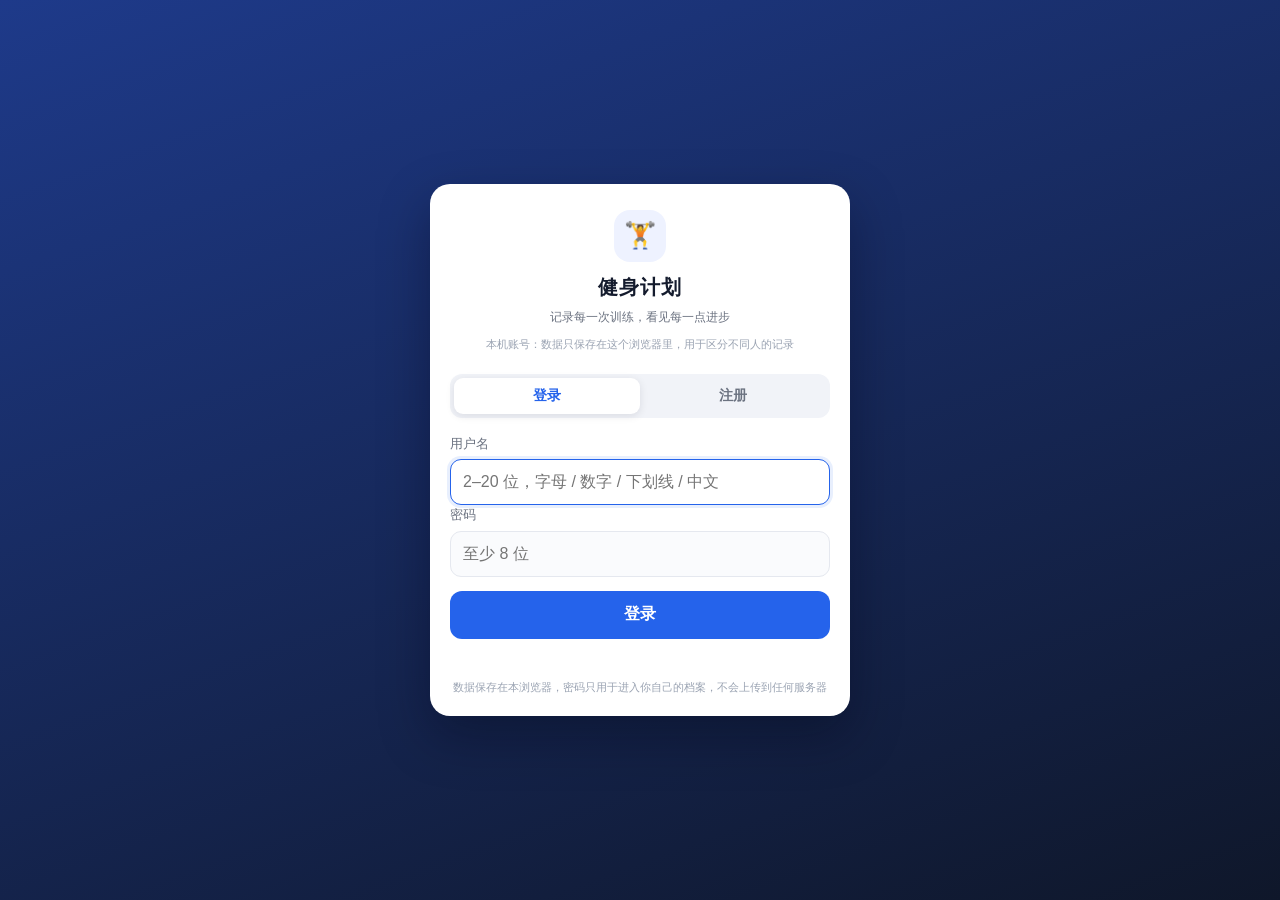
==== commit 53a2f57d: "fixed" ====
--- a/index.html
+++ b/index.html
@@ -4,22 +4,66 @@
     <meta charset="UTF-8">
     <meta name="viewport" content="width=device-width, initial-scale=1.0, maximum-scale=1.0, user-scalable=no, viewport-fit=cover">
     <meta name="theme-color" content="#0f172a">
-    <title>健身记录 · 本机版</title>
+    <title>健身记录</title>
     <link rel="icon" href="data:image/svg+xml,<svg xmlns='http://www.w3.org/2000/svg' viewBox='0 0 32 32'><text y='26' font-size='26'>🏋️</text></svg>">
     <link rel="stylesheet" href="assets/style.css">
 </head>
 <body>
-    <div id="app-view">
+    <!-- ================= 登录 / 注册 ================= -->
+    <section class="auth-view" id="auth-view" hidden>
+        <div class="auth-card">
+            <div class="auth-brand">
+                <span class="auth-logo">🏋️</span>
+                <h2>健身计划</h2>
+                <p class="auth-slogan">记录每一次训练，看见每一点进步</p>
+                <p class="auth-note">本机账号：数据只保存在这个浏览器里，用于区分不同人的记录</p>
+            </div>
+
+            <div class="auth-tabs" role="tablist">
+                <button type="button" class="auth-tab active" data-mode="login" role="tab">登录</button>
+                <button type="button" class="auth-tab" data-mode="register" role="tab">注册</button>
+            </div>
+
+            <form id="auth-form" novalidate>
+                <div class="field">
+                    <label for="auth-username">用户名</label>
+                    <input type="text" id="auth-username" autocomplete="username" maxlength="20"
+                           placeholder="2–20 位，字母 / 数字 / 下划线 / 中文">
+                </div>
+                <div class="field mt-12">
+                    <label for="auth-password">密码</label>
+                    <input type="password" id="auth-password" autocomplete="current-password"
+                           maxlength="128" placeholder="至少 8 位">
+                </div>
+                <div class="field mt-12" id="confirm-field" hidden>
+                    <label for="auth-confirm">确认密码</label>
+                    <input type="password" id="auth-confirm" autocomplete="new-password" maxlength="128"
+                           placeholder="再输入一次密码">
+                </div>
+                <button type="submit" class="primary-btn mt-14" id="auth-submit">登录</button>
+                <p class="form-msg" id="auth-msg" aria-live="polite"></p>
+            </form>
+
+            <p class="auth-foot">数据保存在本浏览器，密码只用于进入你自己的档案，不会上传到任何服务器</p>
+        </div>
+    </section>
+
+    <div id="app-view" hidden>
     <header class="app-header">
         <div class="head-row">
             <div class="head-text">
                 <h1>健身计划</h1>
                 <p class="sub" id="header-sub"></p>
             </div>
-            <button type="button" class="user-chip" id="backup-btn" title="数据备份">
-                <span id="user-name">本机</span>
-                <span class="uc-exit">备份</span>
-            </button>
+            <div class="head-actions">
+                <button type="button" class="user-chip plain" id="backup-btn" title="数据备份">
+                    <span>备份</span>
+                </button>
+                <button type="button" class="user-chip" id="logout-btn" title="退出登录">
+                    <span id="user-name">…</span>
+                    <span class="uc-exit">退出</span>
+                </button>
+            </div>
         </div>
     </header>
 
@@ -392,7 +436,7 @@
     </div><!-- /#app-view -->
 
 
-    <!-- ================= 数据备份（静态版专用） ================= -->
+    <!-- ================= 数据备份 ================= -->
     <div class="sheet-mask" id="backup-mask" hidden>
         <div class="sheet" role="dialog" aria-modal="true" aria-label="数据备份">
             <div class="sheet-grab"></div>
@@ -402,17 +446,17 @@
             </div>
             <div class="sheet-body">
                 <p class="hint" id="backup-stats">正在统计…</p>
-                <p class="hint">数据保存在这个浏览器里，换手机、换浏览器、清缓存都会丢。
-                   建议每周导出一次 JSON 备份；换设备时导入即可原样恢复。</p>
+                <p class="hint">数据保存在这个浏览器里，换设备、换浏览器、清缓存都会丢。
+                   定期导出一份 JSON；换设备时登录同一个账号再导入即可恢复。</p>
                 <div class="field mt-14">
                     <label for="backup-file">选择备份文件（.json）</label>
                     <input type="file" id="backup-file" accept="application/json,.json">
                 </div>
                 <button type="button" class="primary-btn mt-14" id="backup-export">导出备份到本地</button>
-                <button type="button" class="ghost-btn mt-10" id="backup-import">从所选文件导入（覆盖当前数据）</button>
+                <button type="button" class="ghost-btn mt-10" id="backup-import">从所选文件导入（覆盖当前账号数据）</button>
                 <p class="form-msg" id="backup-msg" aria-live="polite"></p>
-                <p class="hint mt-20">不想再用了？清空不可恢复，请先导出。</p>
-                <button type="button" class="ghost-btn danger-text" id="backup-clear">清空本机所有数据</button>
+                <p class="hint mt-20">清空只影响当前登录的账号，不可恢复，请先导出。</p>
+                <button type="button" class="ghost-btn danger-text" id="backup-clear">清空当前账号数据</button>
             </div>
         </div>
     </div>
--- a/assets/style.css
+++ b/assets/style.css
@@ -1128,3 +1128,16 @@
     font-size: 13px;
     cursor: pointer;
 }
+
+/* 顶部两个按钮并排（静态版：备份 + 退出） */
+.head-actions { display: flex; align-items: center; gap: 6px; flex-shrink: 0; }
+.user-chip.plain { max-width: none; }
+.user-chip.plain span { overflow: visible; }
+
+/* 登录页补充说明：本机账号，不是云端账号 */
+.auth-note {
+    margin-top: 10px;
+    font-size: 11px;
+    line-height: 1.6;
+    color: #9aa3b2;
+}
